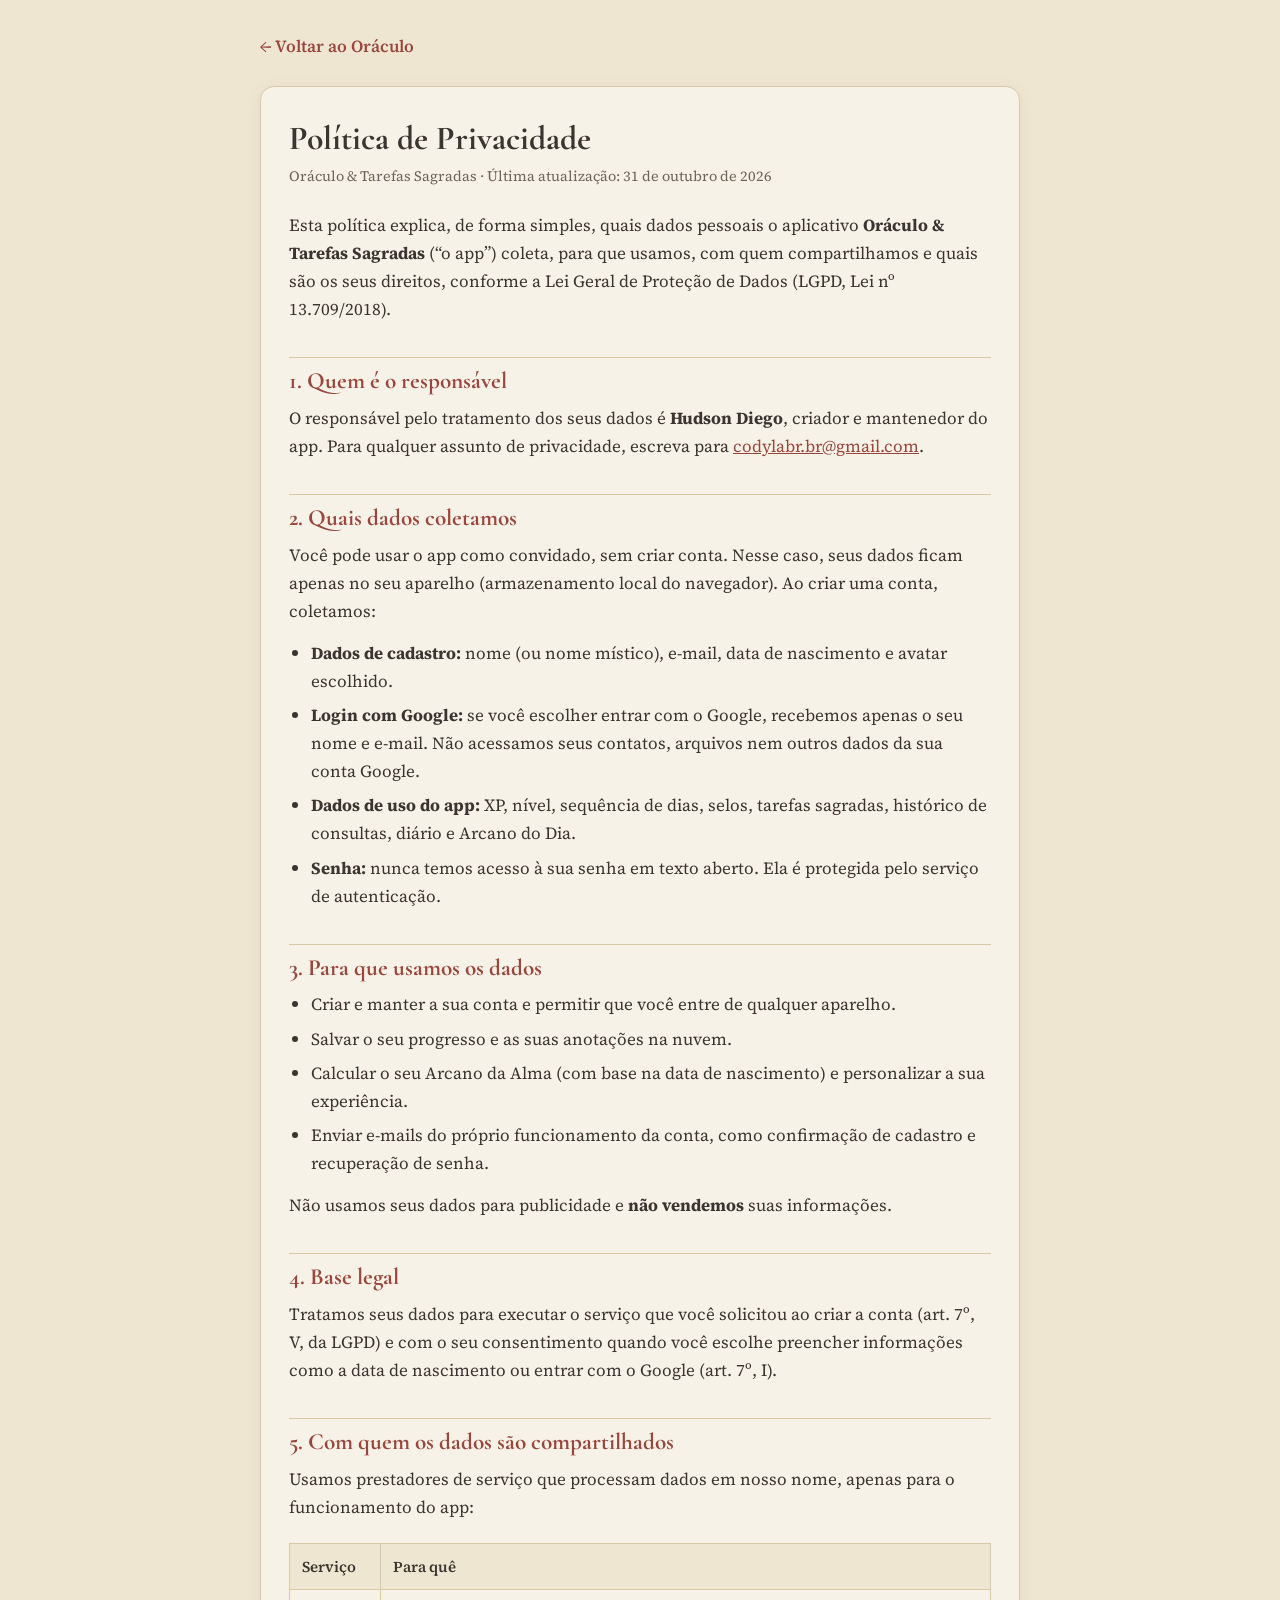
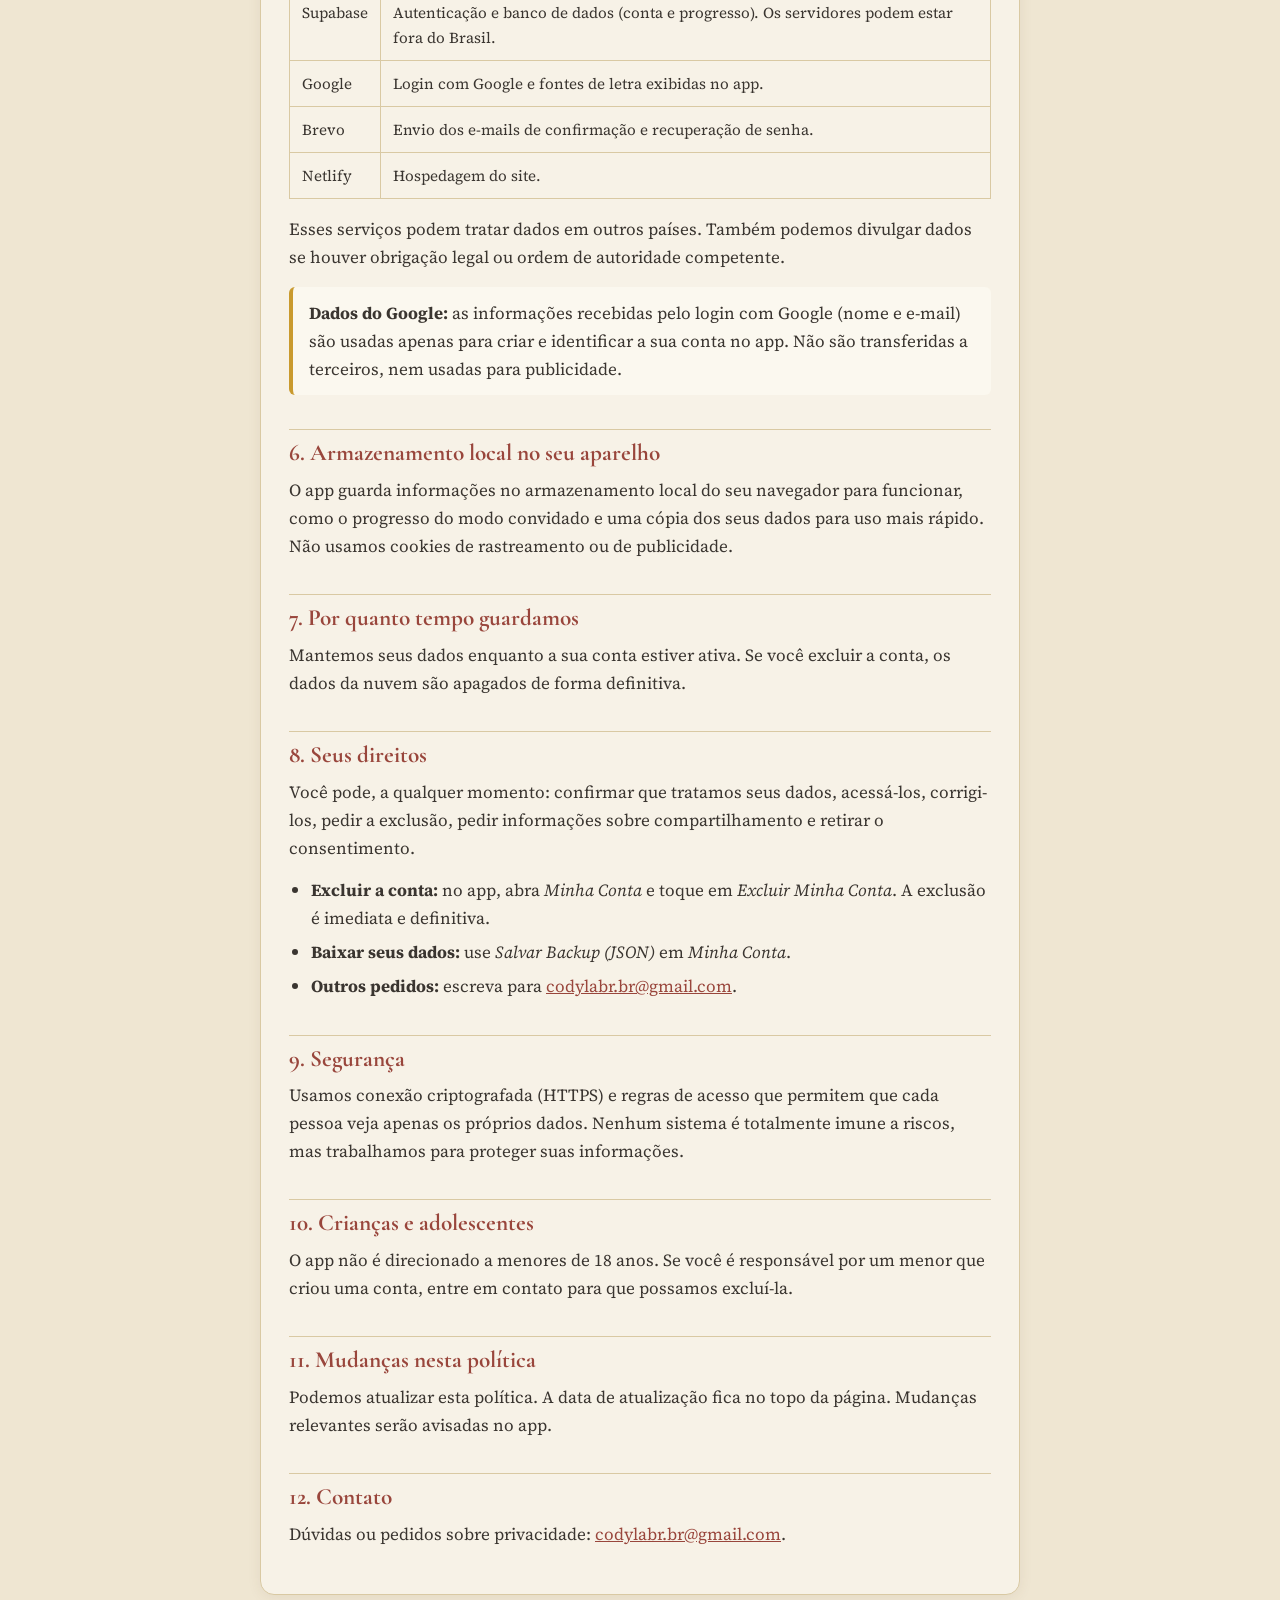
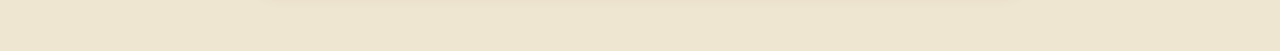
==== privacidade.html @ d6d0e26c "Atualização: Política de Privacidade" ====
<!DOCTYPE html>
<html lang="pt-BR">
<head>
<meta charset="UTF-8">
<meta name="viewport" content="width=device-width, initial-scale=1">
<title>Política de Privacidade — Oráculo & Tarefas Sagradas</title>
<meta name="description" content="Como o Oráculo & Tarefas Sagradas coleta, usa e protege os seus dados pessoais.">
<link rel="preconnect" href="https://fonts.googleapis.com">
<link rel="preconnect" href="https://fonts.gstatic.com" crossorigin>
<link href="https://fonts.googleapis.com/css2?family=Cormorant+Garamond:wght@500;600;700&family=Source+Serif+4:wght@400;600&display=swap" rel="stylesheet">
<style>
  :root {
    --bg: #efe6d2; --panel: #f7f2e7; --text: #3a3530; --muted: #6b6457;
    --accent: #99463c; --gold: #c99a2e; --border: #d9c9a3;
  }
  @media (prefers-color-scheme: dark) { :root { color-scheme: light; } }
  * { box-sizing: border-box; }
  html { -webkit-text-size-adjust: 100%; }
  body {
    margin: 0; padding: 24px 16px 56px; background: var(--bg); color: var(--text);
    font-family: 'Source Serif 4', Georgia, 'Times New Roman', serif; font-size: 17px; line-height: 1.65;
  }
  .wrap { max-width: 760px; margin: 0 auto; }
  .voltar { display: inline-block; margin-bottom: 18px; color: var(--accent); text-decoration: none; font-weight: 600; min-height: 44px; line-height: 44px; }
  .voltar:hover { text-decoration: underline; }
  .card { background: var(--panel); border: 1px solid var(--border); border-radius: 14px; padding: 32px 28px; box-shadow: 0 2px 14px rgba(90,70,40,.08); }
  h1, h2 { font-family: 'Cormorant Garamond', Georgia, serif; line-height: 1.2; color: var(--text); }
  h1 { font-size: 2.1rem; margin: 0 0 6px; }
  h2 { font-size: 1.45rem; margin: 34px 0 8px; padding-top: 10px; border-top: 1px solid var(--border); color: var(--accent); }
  .atualizado { color: var(--muted); font-size: .9rem; margin: 0 0 22px; }
  p { margin: 0 0 14px; }
  ul { margin: 0 0 14px; padding-left: 22px; }
  li { margin-bottom: 6px; }
  a { color: var(--accent); overflow-wrap: anywhere; }
  .destaque { background: #fbf8ef; border-left: 4px solid var(--gold); padding: 12px 16px; border-radius: 6px; margin: 16px 0; }
  table { width: 100%; border-collapse: collapse; margin: 8px 0 16px; font-size: .95rem; }
  th, td { text-align: left; padding: 10px 12px; border: 1px solid var(--border); vertical-align: top; }
  th { background: #efe6d2; font-weight: 600; }
  .scroll { overflow-x: auto; }
  @media (max-width: 520px) { .card { padding: 24px 18px; } h1 { font-size: 1.8rem; } body { font-size: 16.5px; } }
</style>
</head>
<body>
<div class="wrap">
  <a class="voltar" href="index.html">← Voltar ao Oráculo</a>
  <main class="card">
    <h1>Política de Privacidade</h1>
    <p class="atualizado">Oráculo &amp; Tarefas Sagradas · Última atualização: 31 de outubro de 2026</p>

    <p>Esta política explica, de forma simples, quais dados pessoais o aplicativo <strong>Oráculo &amp; Tarefas Sagradas</strong> (“o app”) coleta, para que usamos, com quem compartilhamos e quais são os seus direitos, conforme a Lei Geral de Proteção de Dados (LGPD, Lei nº 13.709/2018).</p>

    <h2>1. Quem é o responsável</h2>
    <p>O responsável pelo tratamento dos seus dados é <strong>Hudson Diego</strong>, criador e mantenedor do app. Para qualquer assunto de privacidade, escreva para <a href="mailto:codylabr.br@gmail.com">codylabr.br@gmail.com</a>.</p>

    <h2>2. Quais dados coletamos</h2>
    <p>Você pode usar o app como convidado, sem criar conta. Nesse caso, seus dados ficam apenas no seu aparelho (armazenamento local do navegador). Ao criar uma conta, coletamos:</p>
    <ul>
      <li><strong>Dados de cadastro:</strong> nome (ou nome místico), e-mail, data de nascimento e avatar escolhido.</li>
      <li><strong>Login com Google:</strong> se você escolher entrar com o Google, recebemos apenas o seu nome e e-mail. Não acessamos seus contatos, arquivos nem outros dados da sua conta Google.</li>
      <li><strong>Dados de uso do app:</strong> XP, nível, sequência de dias, selos, tarefas sagradas, histórico de consultas, diário e Arcano do Dia.</li>
      <li><strong>Senha:</strong> nunca temos acesso à sua senha em texto aberto. Ela é protegida pelo serviço de autenticação.</li>
    </ul>

    <h2>3. Para que usamos os dados</h2>
    <ul>
      <li>Criar e manter a sua conta e permitir que você entre de qualquer aparelho.</li>
      <li>Salvar o seu progresso e as suas anotações na nuvem.</li>
      <li>Calcular o seu Arcano da Alma (com base na data de nascimento) e personalizar a sua experiência.</li>
      <li>Enviar e-mails do próprio funcionamento da conta, como confirmação de cadastro e recuperação de senha.</li>
    </ul>
    <p>Não usamos seus dados para publicidade e <strong>não vendemos</strong> suas informações.</p>

    <h2>4. Base legal</h2>
    <p>Tratamos seus dados para executar o serviço que você solicitou ao criar a conta (art. 7º, V, da LGPD) e com o seu consentimento quando você escolhe preencher informações como a data de nascimento ou entrar com o Google (art. 7º, I).</p>

    <h2>5. Com quem os dados são compartilhados</h2>
    <p>Usamos prestadores de serviço que processam dados em nosso nome, apenas para o funcionamento do app:</p>
    <div class="scroll">
    <table>
      <tr><th>Serviço</th><th>Para quê</th></tr>
      <tr><td>Supabase</td><td>Autenticação e banco de dados (conta e progresso). Os servidores podem estar fora do Brasil.</td></tr>
      <tr><td>Google</td><td>Login com Google e fontes de letra exibidas no app.</td></tr>
      <tr><td>Brevo</td><td>Envio dos e-mails de confirmação e recuperação de senha.</td></tr>
      <tr><td>Netlify</td><td>Hospedagem do site.</td></tr>
    </table>
    </div>
    <p>Esses serviços podem tratar dados em outros países. Também podemos divulgar dados se houver obrigação legal ou ordem de autoridade competente.</p>

    <div class="destaque">
      <strong>Dados do Google:</strong> as informações recebidas pelo login com Google (nome e e-mail) são usadas apenas para criar e identificar a sua conta no app. Não são transferidas a terceiros, nem usadas para publicidade.
    </div>

    <h2>6. Armazenamento local no seu aparelho</h2>
    <p>O app guarda informações no armazenamento local do seu navegador para funcionar, como o progresso do modo convidado e uma cópia dos seus dados para uso mais rápido. Não usamos cookies de rastreamento ou de publicidade.</p>

    <h2>7. Por quanto tempo guardamos</h2>
    <p>Mantemos seus dados enquanto a sua conta estiver ativa. Se você excluir a conta, os dados da nuvem são apagados de forma definitiva.</p>

    <h2>8. Seus direitos</h2>
    <p>Você pode, a qualquer momento: confirmar que tratamos seus dados, acessá-los, corrigi-los, pedir a exclusão, pedir informações sobre compartilhamento e retirar o consentimento.</p>
    <ul>
      <li><strong>Excluir a conta:</strong> no app, abra <em>Minha Conta</em> e toque em <em>Excluir Minha Conta</em>. A exclusão é imediata e definitiva.</li>
      <li><strong>Baixar seus dados:</strong> use <em>Salvar Backup (JSON)</em> em <em>Minha Conta</em>.</li>
      <li><strong>Outros pedidos:</strong> escreva para <a href="mailto:codylabr.br@gmail.com">codylabr.br@gmail.com</a>.</li>
    </ul>

    <h2>9. Segurança</h2>
    <p>Usamos conexão criptografada (HTTPS) e regras de acesso que permitem que cada pessoa veja apenas os próprios dados. Nenhum sistema é totalmente imune a riscos, mas trabalhamos para proteger suas informações.</p>

    <h2>10. Crianças e adolescentes</h2>
    <p>O app não é direcionado a menores de 18 anos. Se você é responsável por um menor que criou uma conta, entre em contato para que possamos excluí-la.</p>

    <h2>11. Mudanças nesta política</h2>
    <p>Podemos atualizar esta política. A data de atualização fica no topo da página. Mudanças relevantes serão avisadas no app.</p>

    <h2>12. Contato</h2>
    <p>Dúvidas ou pedidos sobre privacidade: <a href="mailto:codylabr.br@gmail.com">codylabr.br@gmail.com</a>.</p>
  </main>
</div>
</body>
</html>
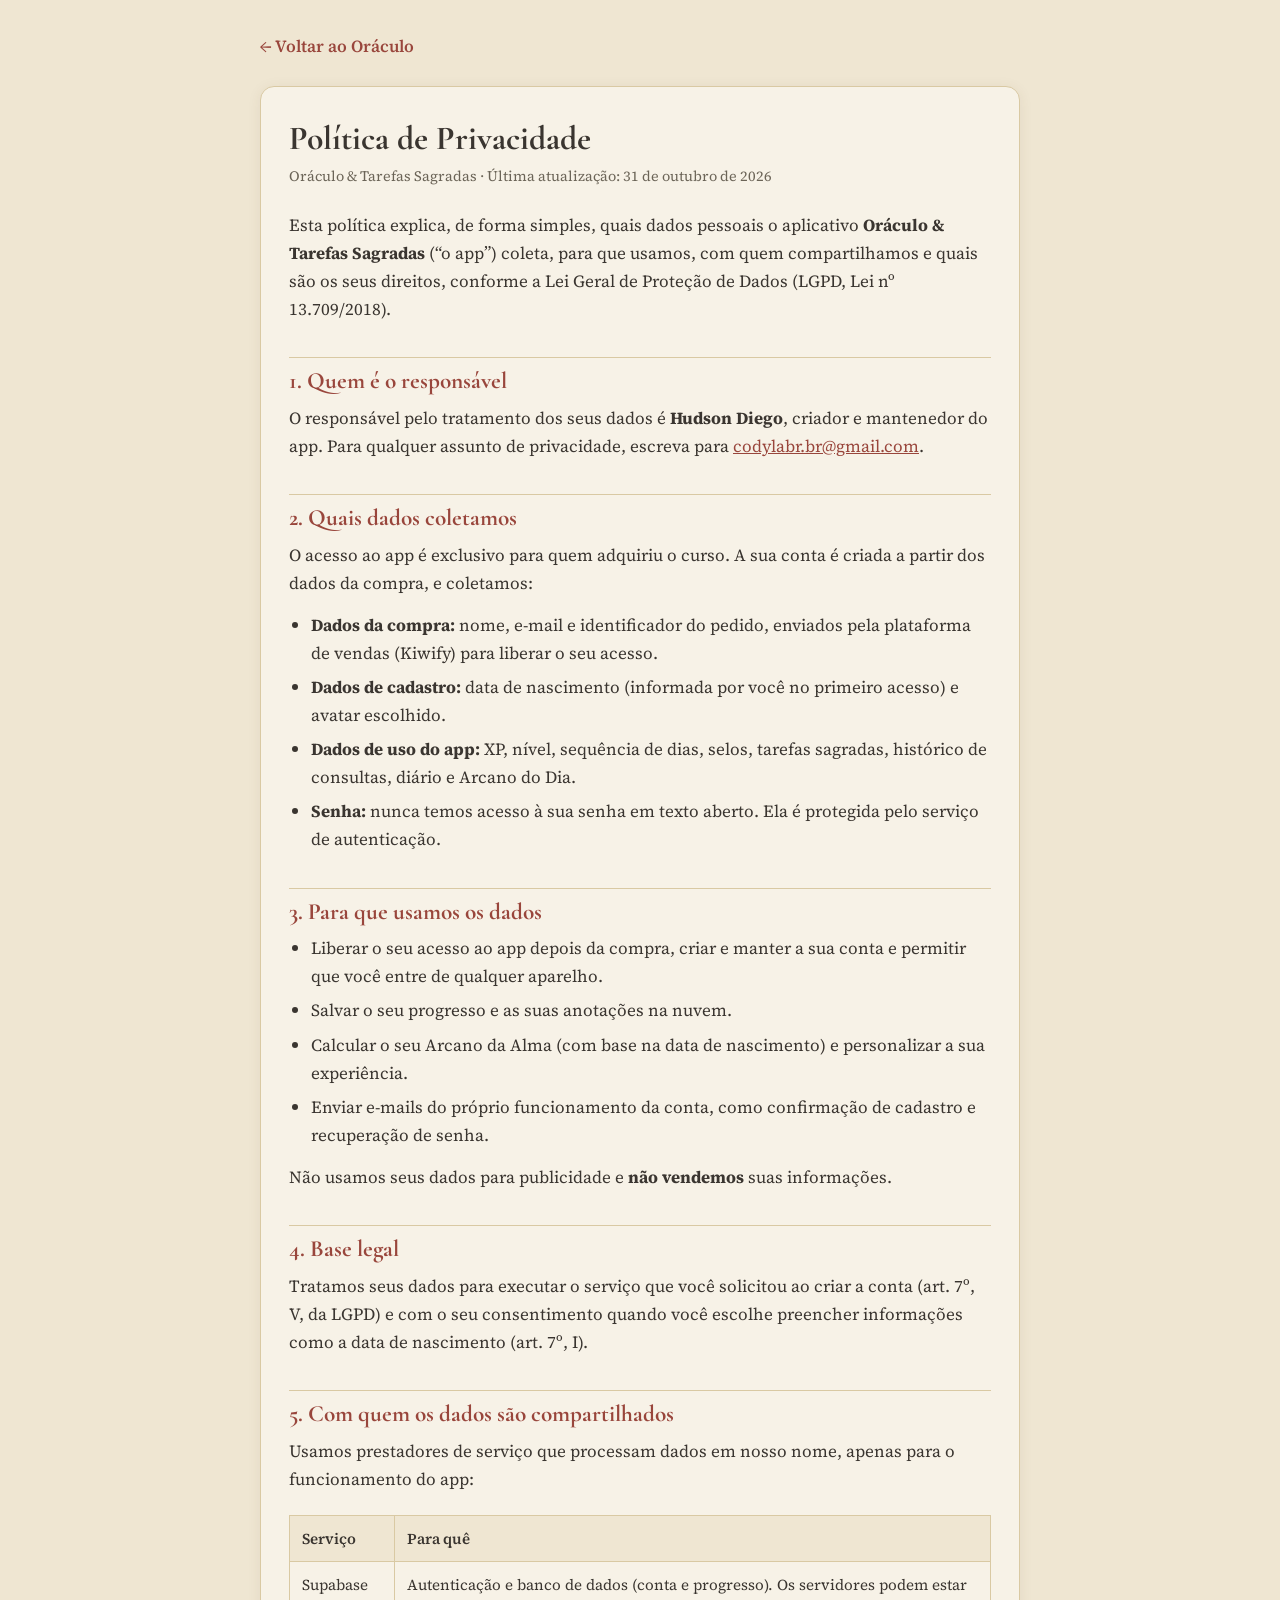
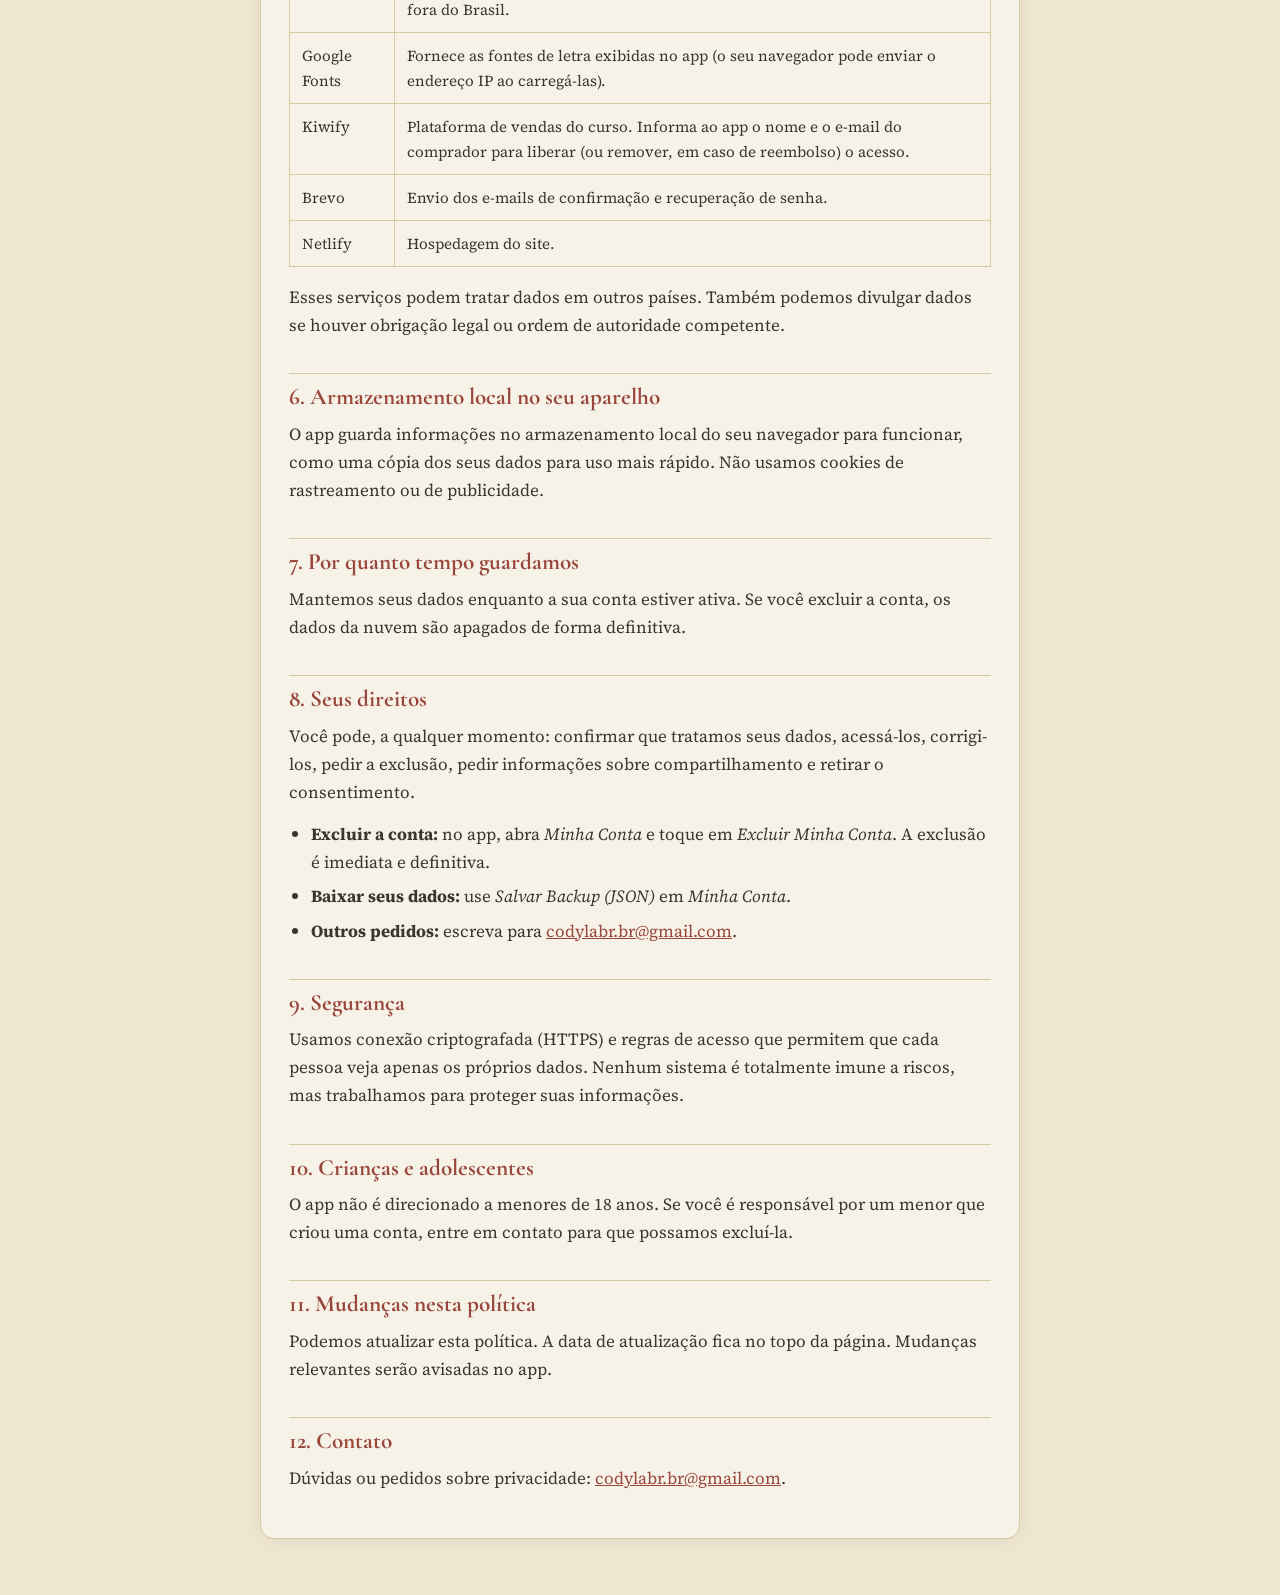
==== commit 0d9508ef: "Atualização: Acesso somente via convite" ====
--- a/privacidade.html
+++ b/privacidade.html
@@ -53,17 +53,17 @@
     <p>O responsável pelo tratamento dos seus dados é <strong>Hudson Diego</strong>, criador e mantenedor do app. Para qualquer assunto de privacidade, escreva para <a href="mailto:codylabr.br@gmail.com">codylabr.br@gmail.com</a>.</p>
 
     <h2>2. Quais dados coletamos</h2>
-    <p>Você pode usar o app como convidado, sem criar conta. Nesse caso, seus dados ficam apenas no seu aparelho (armazenamento local do navegador). Ao criar uma conta, coletamos:</p>
+    <p>O acesso ao app é exclusivo para quem adquiriu o curso. A sua conta é criada a partir dos dados da compra, e coletamos:</p>
     <ul>
-      <li><strong>Dados de cadastro:</strong> nome (ou nome místico), e-mail, data de nascimento e avatar escolhido.</li>
-      <li><strong>Login com Google:</strong> se você escolher entrar com o Google, recebemos apenas o seu nome e e-mail. Não acessamos seus contatos, arquivos nem outros dados da sua conta Google.</li>
+      <li><strong>Dados da compra:</strong> nome, e-mail e identificador do pedido, enviados pela plataforma de vendas (Kiwify) para liberar o seu acesso.</li>
+      <li><strong>Dados de cadastro:</strong> data de nascimento (informada por você no primeiro acesso) e avatar escolhido.</li>
       <li><strong>Dados de uso do app:</strong> XP, nível, sequência de dias, selos, tarefas sagradas, histórico de consultas, diário e Arcano do Dia.</li>
       <li><strong>Senha:</strong> nunca temos acesso à sua senha em texto aberto. Ela é protegida pelo serviço de autenticação.</li>
     </ul>
 
     <h2>3. Para que usamos os dados</h2>
     <ul>
-      <li>Criar e manter a sua conta e permitir que você entre de qualquer aparelho.</li>
+      <li>Liberar o seu acesso ao app depois da compra, criar e manter a sua conta e permitir que você entre de qualquer aparelho.</li>
       <li>Salvar o seu progresso e as suas anotações na nuvem.</li>
       <li>Calcular o seu Arcano da Alma (com base na data de nascimento) e personalizar a sua experiência.</li>
       <li>Enviar e-mails do próprio funcionamento da conta, como confirmação de cadastro e recuperação de senha.</li>
@@ -71,7 +71,7 @@
     <p>Não usamos seus dados para publicidade e <strong>não vendemos</strong> suas informações.</p>
 
     <h2>4. Base legal</h2>
-    <p>Tratamos seus dados para executar o serviço que você solicitou ao criar a conta (art. 7º, V, da LGPD) e com o seu consentimento quando você escolhe preencher informações como a data de nascimento ou entrar com o Google (art. 7º, I).</p>
+    <p>Tratamos seus dados para executar o serviço que você solicitou ao criar a conta (art. 7º, V, da LGPD) e com o seu consentimento quando você escolhe preencher informações como a data de nascimento (art. 7º, I).</p>
 
     <h2>5. Com quem os dados são compartilhados</h2>
     <p>Usamos prestadores de serviço que processam dados em nosso nome, apenas para o funcionamento do app:</p>
@@ -79,19 +79,16 @@
     <table>
       <tr><th>Serviço</th><th>Para quê</th></tr>
       <tr><td>Supabase</td><td>Autenticação e banco de dados (conta e progresso). Os servidores podem estar fora do Brasil.</td></tr>
-      <tr><td>Google</td><td>Login com Google e fontes de letra exibidas no app.</td></tr>
+      <tr><td>Google Fonts</td><td>Fornece as fontes de letra exibidas no app (o seu navegador pode enviar o endereço IP ao carregá-las).</td></tr>
+      <tr><td>Kiwify</td><td>Plataforma de vendas do curso. Informa ao app o nome e o e-mail do comprador para liberar (ou remover, em caso de reembolso) o acesso.</td></tr>
       <tr><td>Brevo</td><td>Envio dos e-mails de confirmação e recuperação de senha.</td></tr>
       <tr><td>Netlify</td><td>Hospedagem do site.</td></tr>
     </table>
     </div>
     <p>Esses serviços podem tratar dados em outros países. Também podemos divulgar dados se houver obrigação legal ou ordem de autoridade competente.</p>
 
-    <div class="destaque">
-      <strong>Dados do Google:</strong> as informações recebidas pelo login com Google (nome e e-mail) são usadas apenas para criar e identificar a sua conta no app. Não são transferidas a terceiros, nem usadas para publicidade.
-    </div>
-
     <h2>6. Armazenamento local no seu aparelho</h2>
-    <p>O app guarda informações no armazenamento local do seu navegador para funcionar, como o progresso do modo convidado e uma cópia dos seus dados para uso mais rápido. Não usamos cookies de rastreamento ou de publicidade.</p>
+    <p>O app guarda informações no armazenamento local do seu navegador para funcionar, como uma cópia dos seus dados para uso mais rápido. Não usamos cookies de rastreamento ou de publicidade.</p>
 
     <h2>7. Por quanto tempo guardamos</h2>
     <p>Mantemos seus dados enquanto a sua conta estiver ativa. Se você excluir a conta, os dados da nuvem são apagados de forma definitiva.</p>
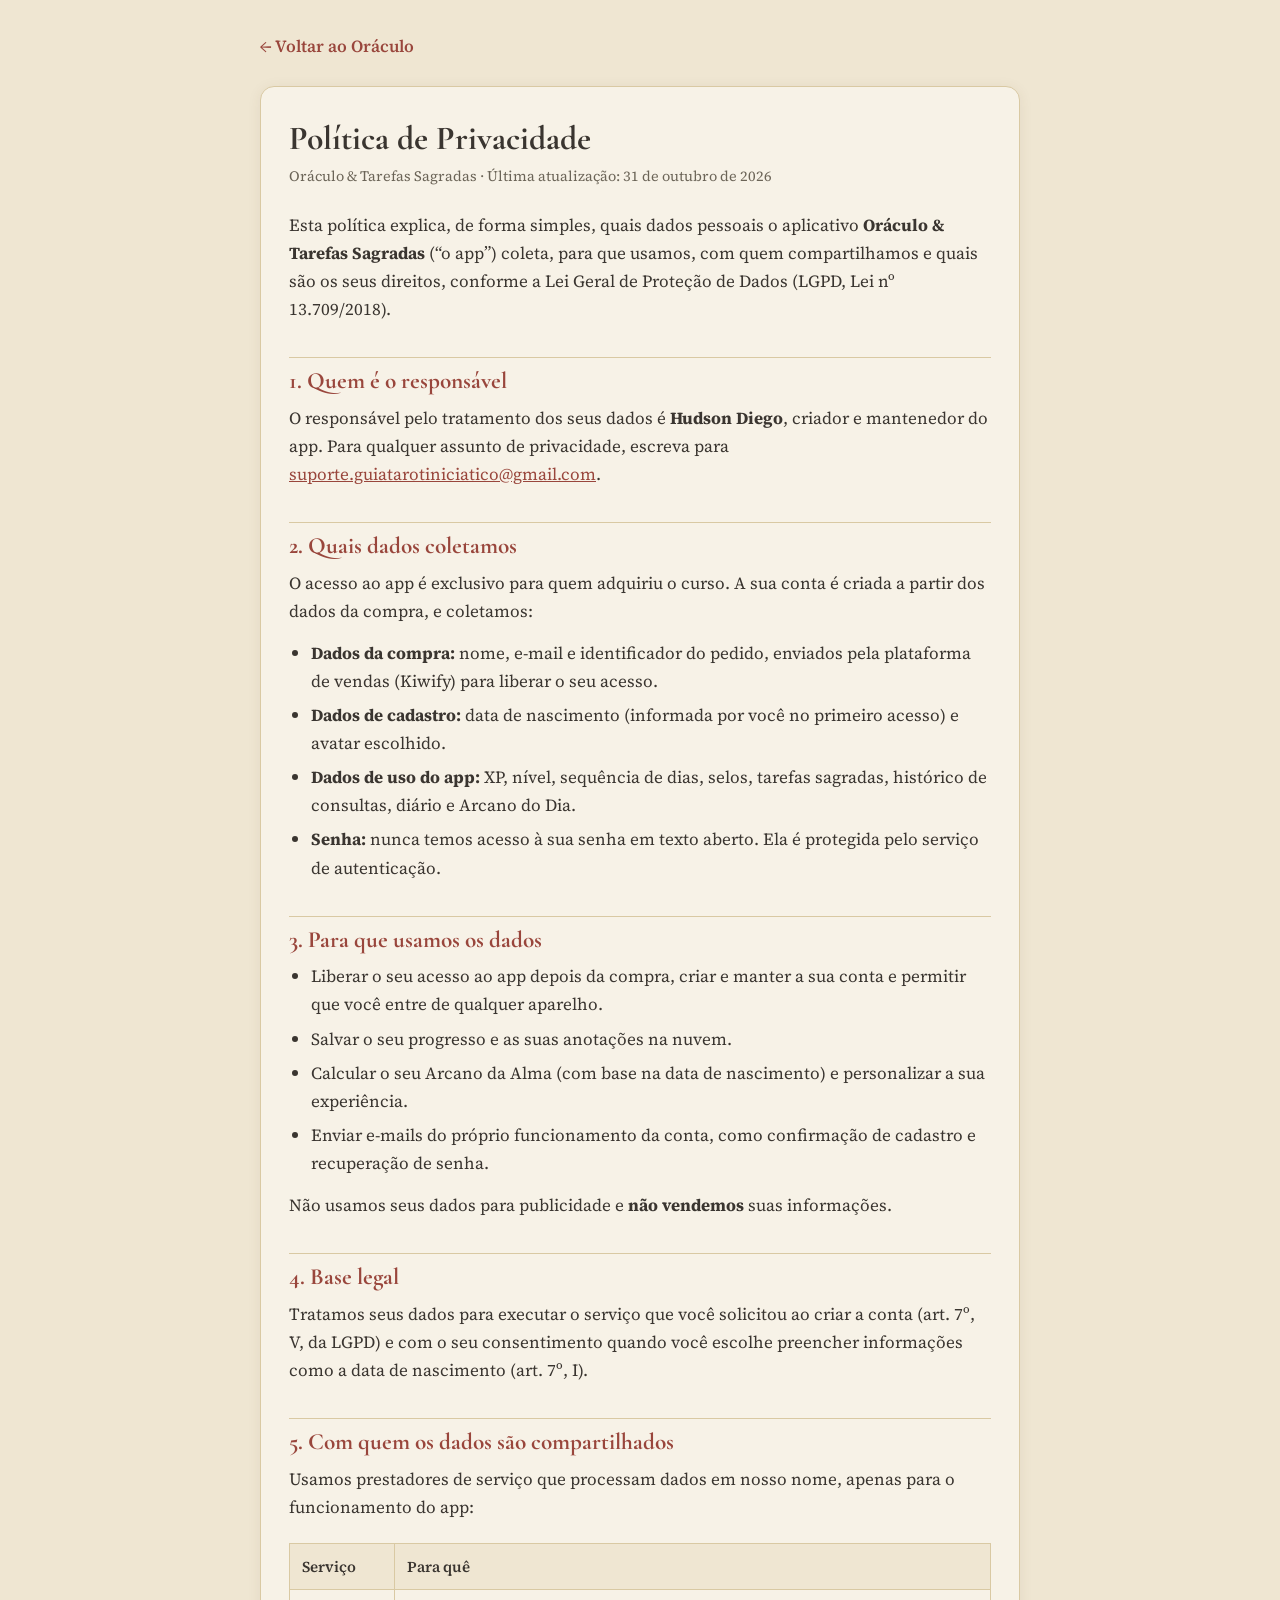
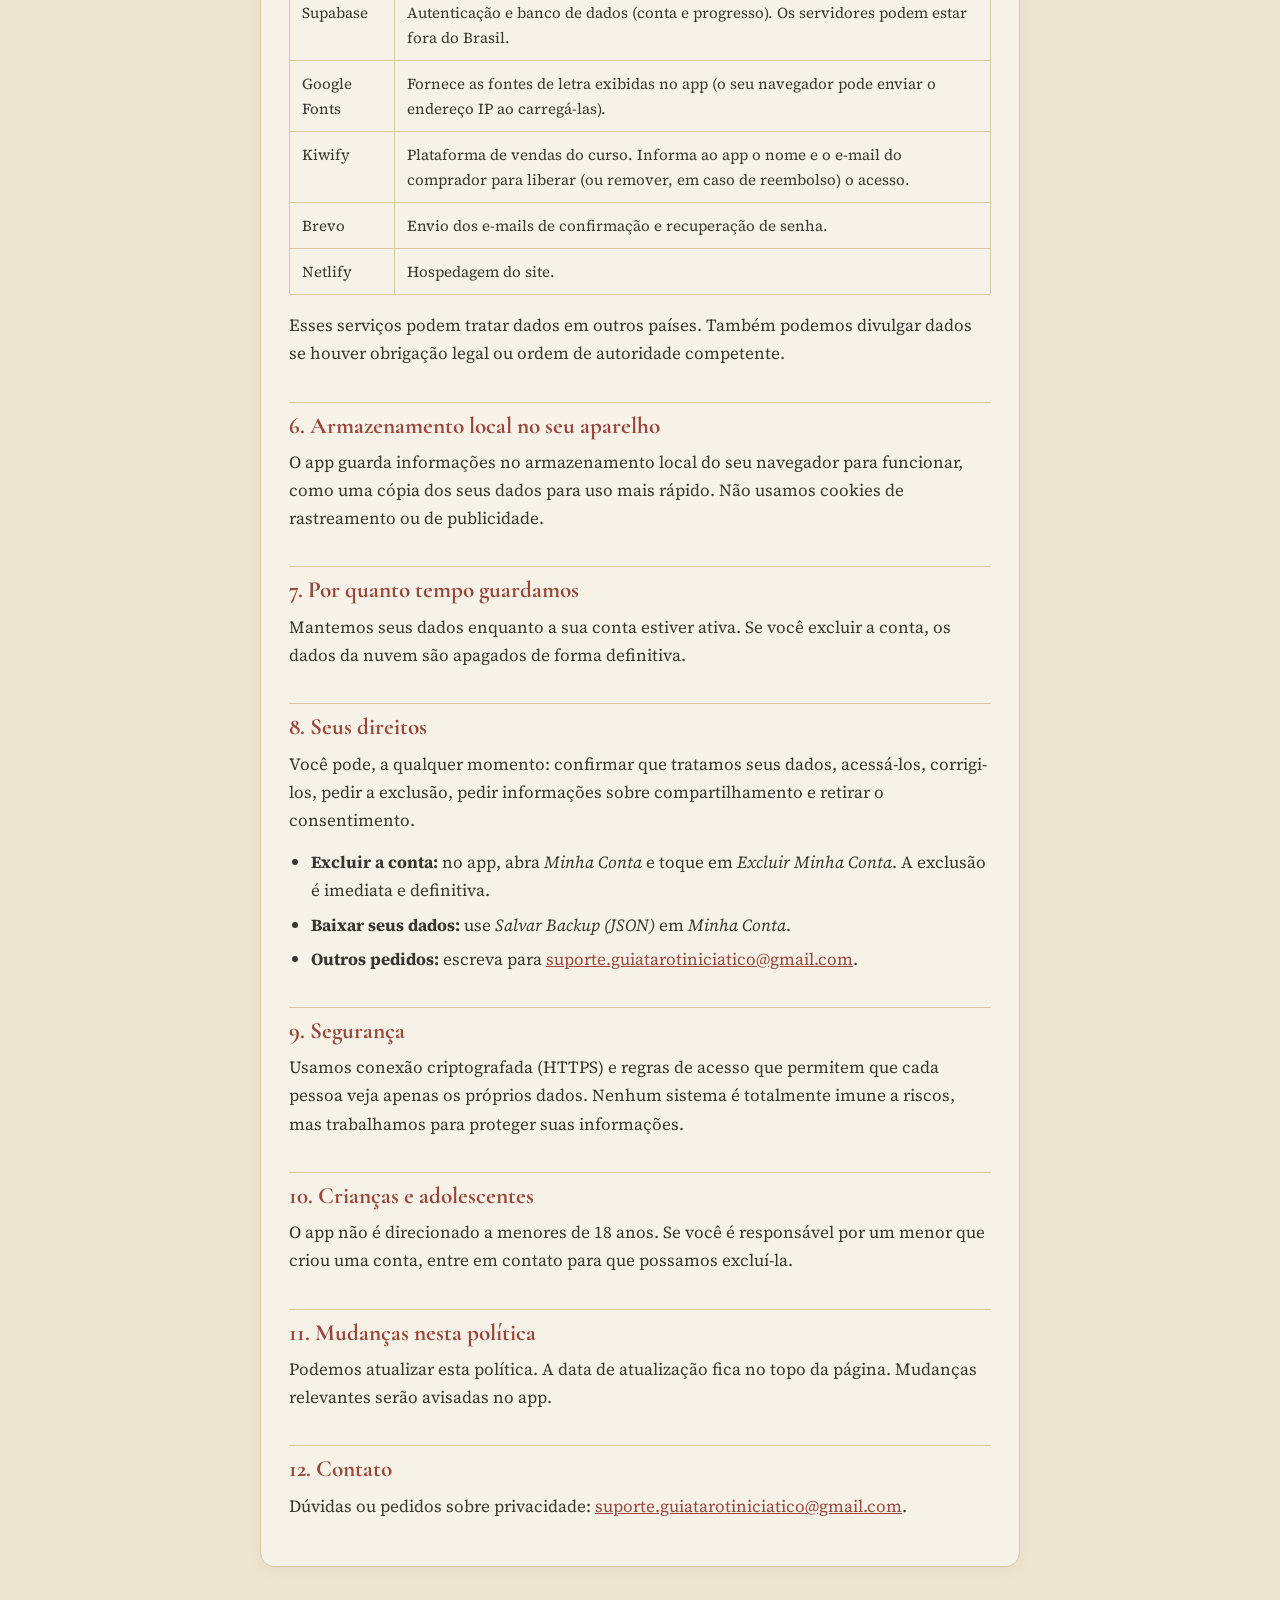
==== commit 9ff6968b: "Atualização: Dados de Suporte" ====
--- a/privacidade.html
+++ b/privacidade.html
@@ -50,7 +50,7 @@
     <p>Esta política explica, de forma simples, quais dados pessoais o aplicativo <strong>Oráculo &amp; Tarefas Sagradas</strong> (“o app”) coleta, para que usamos, com quem compartilhamos e quais são os seus direitos, conforme a Lei Geral de Proteção de Dados (LGPD, Lei nº 13.709/2018).</p>
 
     <h2>1. Quem é o responsável</h2>
-    <p>O responsável pelo tratamento dos seus dados é <strong>Hudson Diego</strong>, criador e mantenedor do app. Para qualquer assunto de privacidade, escreva para <a href="mailto:codylabr.br@gmail.com">codylabr.br@gmail.com</a>.</p>
+    <p>O responsável pelo tratamento dos seus dados é <strong>Hudson Diego</strong>, criador e mantenedor do app. Para qualquer assunto de privacidade, escreva para <a href="mailto:suporte.guiatarotiniciatico@gmail.com">suporte.guiatarotiniciatico@gmail.com</a>.</p>
 
     <h2>2. Quais dados coletamos</h2>
     <p>O acesso ao app é exclusivo para quem adquiriu o curso. A sua conta é criada a partir dos dados da compra, e coletamos:</p>
@@ -98,7 +98,7 @@
     <ul>
       <li><strong>Excluir a conta:</strong> no app, abra <em>Minha Conta</em> e toque em <em>Excluir Minha Conta</em>. A exclusão é imediata e definitiva.</li>
       <li><strong>Baixar seus dados:</strong> use <em>Salvar Backup (JSON)</em> em <em>Minha Conta</em>.</li>
-      <li><strong>Outros pedidos:</strong> escreva para <a href="mailto:codylabr.br@gmail.com">codylabr.br@gmail.com</a>.</li>
+      <li><strong>Outros pedidos:</strong> escreva para <a href="mailto:suporte.guiatarotiniciatico@gmail.com">suporte.guiatarotiniciatico@gmail.com</a>.</li>
     </ul>
 
     <h2>9. Segurança</h2>
@@ -111,7 +111,7 @@
     <p>Podemos atualizar esta política. A data de atualização fica no topo da página. Mudanças relevantes serão avisadas no app.</p>
 
     <h2>12. Contato</h2>
-    <p>Dúvidas ou pedidos sobre privacidade: <a href="mailto:codylabr.br@gmail.com">codylabr.br@gmail.com</a>.</p>
+    <p>Dúvidas ou pedidos sobre privacidade: <a href="mailto:suporte.guiatarotiniciatico@gmail.com">suporte.guiatarotiniciatico@gmail.com</a>.</p>
   </main>
 </div>
 </body>
